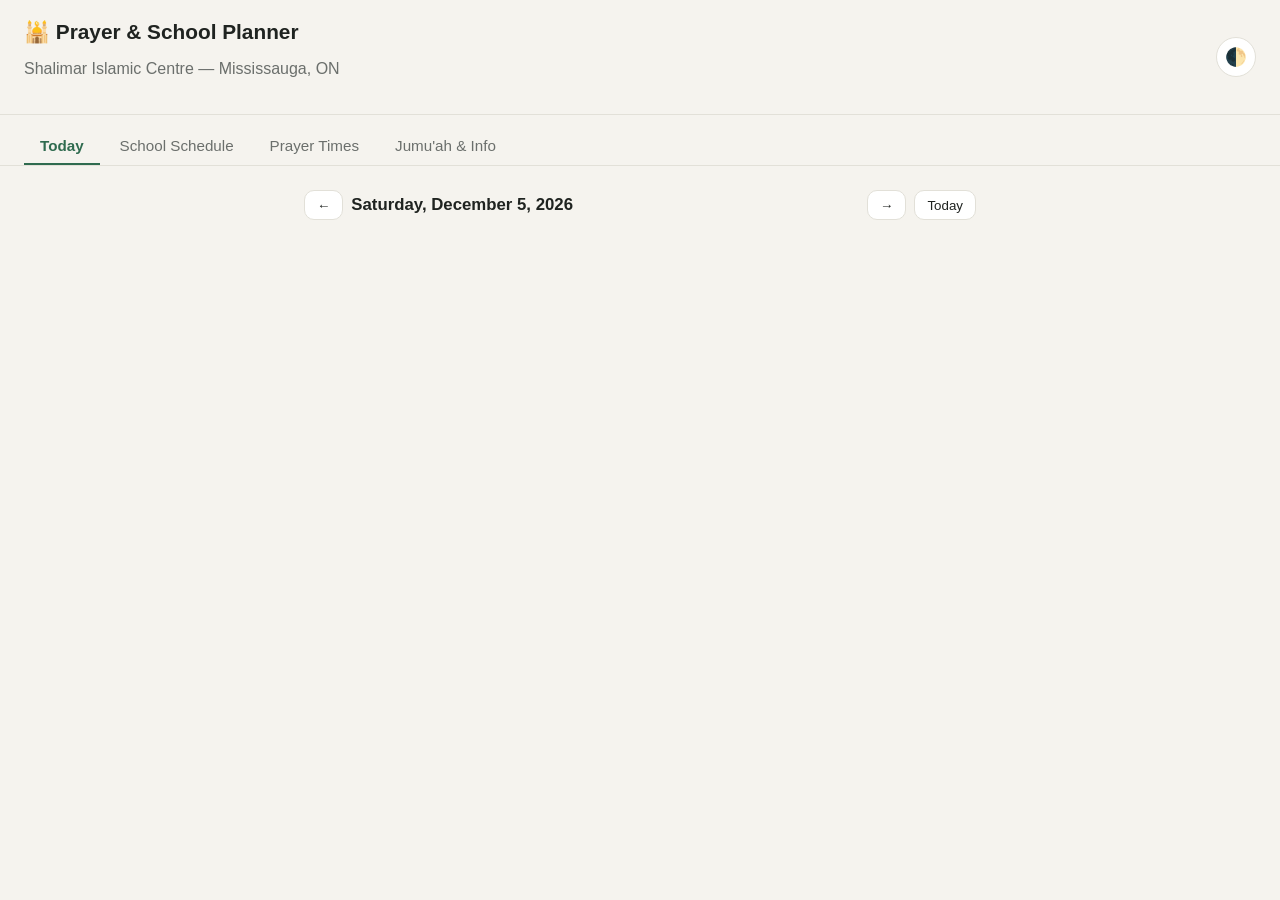
==== index.html @ 1f55f93b "Add files via upload" ====
<!doctype html>
<html lang="en">
<head>
<meta charset="UTF-8">
<meta name="viewport" content="width=device-width, initial-scale=1.0">
<title>Shalimar Prayer &amp; School Planner</title>
<link rel="stylesheet" href="styles.css">
</head>
<body>
<header class="app-header">
  <div class="header-title">
    <h1>🕌 Prayer &amp; School Planner</h1>
    <p class="muted">Shalimar Islamic Centre — Mississauga, ON</p>
  </div>
  <button id="theme-toggle" aria-label="Toggle theme">🌓</button>
</header>

<div id="dst-banner" class="banner" style="display:none;"></div>

<nav class="tabs">
  <button class="tab-btn active" data-tab="today-tab">Today</button>
  <button class="tab-btn" data-tab="schedule-tab">School Schedule</button>
  <button class="tab-btn" data-tab="times-tab">Prayer Times</button>
  <button class="tab-btn" data-tab="info-tab">Jumu'ah &amp; Info</button>
</nav>

<main>
  <section id="today-tab" class="tab-panel active">
    <div class="date-nav">
      <button id="prev-day" aria-label="Previous day">&larr;</button>
      <div class="date-heading">
        <span id="date-label"></span>
      </div>
      <button id="next-day" aria-label="Next day">&rarr;</button>
      <button id="today-btn">Today</button>
    </div>
    <div id="timeline" class="timeline"></div>
  </section>

  <section id="schedule-tab" class="tab-panel">
    <h2>Add a class</h2>
    <form id="class-form" class="class-form">
      <input type="text" id="class-name" placeholder="Class name (e.g. Period 3 — Math)" required>
      <div class="time-row">
        <label>Start <input type="time" id="class-start" required></label>
        <label>End <input type="time" id="class-end" required></label>
      </div>
      <div class="day-checks">
        <label><input type="checkbox" class="day-check" value="1"> Mon</label>
        <label><input type="checkbox" class="day-check" value="2"> Tue</label>
        <label><input type="checkbox" class="day-check" value="3"> Wed</label>
        <label><input type="checkbox" class="day-check" value="4"> Thu</label>
        <label><input type="checkbox" class="day-check" value="5"> Fri</label>
      </div>
      <button type="submit">Add class</button>
    </form>

    <h2>Your weekly timetable</h2>
    <div id="schedule-list" class="schedule-list"></div>
  </section>

  <section id="times-tab" class="tab-panel">
    <h2>Monthly Iqama Timings</h2>
    <div class="month-controls">
      <select id="month-select"></select>
      <input type="number" id="year-input" min="2020" max="2100">
    </div>
    <div class="table-wrap">
      <table>
        <thead>
          <tr><th>Date</th><th>Fajr</th><th>Zhuhr</th><th>Asr</th><th>Isha</th></tr>
        </thead>
        <tbody id="month-table-body"></tbody>
      </table>
    </div>
    <p class="muted small">Times for the 1st, 10th/DST-Sunday and 20th are taken directly from the mosque's published sheet; other dates are linearly interpolated between those anchors, so treat them as close estimates rather than the official Iqama.</p>
  </section>

  <section id="info-tab" class="tab-panel">
    <h2>Jumu'ah</h2>
    <div id="jumuah-info"></div>
  </section>
</main>

<script src="prayer-data.js"></script>
<script src="app.js"></script>
</body>
</html>
---- styles.css ----
:root {
  --bg: #f5f3ee;
  --surface: #ffffff;
  --text: #1f2320;
  --muted: #6b6f6c;
  --border: #e2e0d8;
  --accent: #2f6b4f;
  --accent-soft: #e4efe8;
  --gold: #b8863b;
  --gold-soft: #f7ecd9;
  --danger: #a4432f;
  --danger-soft: #f7e6e1;
  --radius: 10px;
}

:root[data-theme="dark"] {
  --bg: #14181a;
  --surface: #1d2225;
  --text: #eceeec;
  --muted: #97a09b;
  --border: #2c3236;
  --accent: #6fbf95;
  --accent-soft: #22322a;
  --gold: #e0b264;
  --gold-soft: #332a1a;
  --danger: #e08c78;
  --danger-soft: #3a231f;
}

* { box-sizing: border-box; }

body {
  margin: 0;
  font-family: -apple-system, BlinkMacSystemFont, "Segoe UI", Roboto, sans-serif;
  background: var(--bg);
  color: var(--text);
  min-width: 0;
}

.app-header {
  display: flex;
  justify-content: space-between;
  align-items: center;
  padding: 1.25rem 1.5rem;
  border-bottom: 1px solid var(--border);
}
.app-header h1 { margin: 0; font-size: 1.3rem; }
.muted { color: var(--muted); }
.small { font-size: 0.85rem; }

#theme-toggle {
  background: var(--surface);
  border: 1px solid var(--border);
  border-radius: 50%;
  width: 2.5rem;
  height: 2.5rem;
  cursor: pointer;
  font-size: 1.1rem;
}

.banner {
  background: var(--gold-soft);
  color: var(--gold);
  padding: 0.75rem 1.5rem;
  font-weight: 600;
  border-bottom: 1px solid var(--border);
}

.tabs {
  display: flex;
  gap: 0.25rem;
  padding: 0.75rem 1.5rem 0;
  overflow-x: auto;
  border-bottom: 1px solid var(--border);
}
.tab-btn {
  background: none;
  border: none;
  padding: 0.6rem 1rem;
  cursor: pointer;
  color: var(--muted);
  font-size: 0.95rem;
  border-bottom: 2px solid transparent;
  white-space: nowrap;
}
.tab-btn.active {
  color: var(--accent);
  border-bottom-color: var(--accent);
  font-weight: 600;
}

main {
  max-width: 720px;
  margin: 0 auto;
  padding: 1.5rem;
}

.tab-panel { display: none; }
.tab-panel.active { display: block; }

.date-nav {
  display: flex;
  align-items: center;
  gap: 0.5rem;
  margin-bottom: 1.25rem;
  flex-wrap: wrap;
}
.date-heading { flex: 1; font-weight: 600; font-size: 1.05rem; }
.date-nav button {
  background: var(--surface);
  border: 1px solid var(--border);
  border-radius: var(--radius);
  padding: 0.4rem 0.75rem;
  cursor: pointer;
  color: var(--text);
}

.timeline { display: flex; flex-direction: column; gap: 0.6rem; }
.timeline-row {
  display: flex;
  gap: 1rem;
  align-items: center;
  background: var(--surface);
  border: 1px solid var(--border);
  border-radius: var(--radius);
  padding: 0.75rem 1rem;
}
.timeline-row.prayer { border-left: 4px solid var(--accent); }
.timeline-row.class { border-left: 4px solid var(--gold); }
.timeline-row .time {
  min-width: 5.5rem;
  font-variant-numeric: tabular-nums;
  font-weight: 600;
  color: var(--muted);
}
.timeline-row .content { display: flex; flex-direction: column; gap: 0.15rem; }

.badge {
  display: inline-block;
  font-size: 0.72rem;
  font-weight: 700;
  text-transform: uppercase;
  letter-spacing: 0.03em;
  padding: 0.1rem 0.5rem;
  border-radius: 999px;
  width: fit-content;
}
.prayer-badge { background: var(--accent-soft); color: var(--accent); }
.class-badge { background: var(--gold-soft); color: var(--gold); }

.conflict { color: var(--danger); font-size: 0.9rem; }
.clear { color: var(--muted); font-size: 0.9rem; }

.class-form {
  display: flex;
  flex-direction: column;
  gap: 0.75rem;
  background: var(--surface);
  border: 1px solid var(--border);
  border-radius: var(--radius);
  padding: 1rem;
  margin-bottom: 1.5rem;
}
.class-form input[type="text"] {
  padding: 0.6rem;
  border-radius: var(--radius);
  border: 1px solid var(--border);
  background: var(--bg);
  color: var(--text);
}
.time-row { display: flex; gap: 1rem; flex-wrap: wrap; }
.time-row label { display: flex; flex-direction: column; gap: 0.25rem; font-size: 0.85rem; color: var(--muted); }
.time-row input {
  padding: 0.5rem;
  border-radius: var(--radius);
  border: 1px solid var(--border);
  background: var(--bg);
  color: var(--text);
}
.day-checks { display: flex; gap: 0.75rem; flex-wrap: wrap; font-size: 0.9rem; }
.day-checks label { display: flex; align-items: center; gap: 0.3rem; }

button[type="submit"], .month-controls select, .month-controls input {
  padding: 0.6rem 1rem;
  border-radius: var(--radius);
  border: 1px solid var(--border);
  cursor: pointer;
}
button[type="submit"] {
  background: var(--accent);
  color: #fff;
  border: none;
  font-weight: 600;
  width: fit-content;
}

.schedule-list { display: flex; flex-direction: column; gap: 0.5rem; }
.schedule-row {
  display: flex;
  justify-content: space-between;
  align-items: center;
  background: var(--surface);
  border: 1px solid var(--border);
  border-radius: var(--radius);
  padding: 0.6rem 1rem;
}
.delete-btn {
  background: none;
  border: none;
  color: var(--danger);
  font-size: 1.3rem;
  cursor: pointer;
  line-height: 1;
}

.month-controls { display: flex; gap: 0.75rem; margin-bottom: 1rem; }
.month-controls select, .month-controls input {
  background: var(--surface);
  color: var(--text);
}
.month-controls input { width: 6rem; }

.table-wrap { overflow-x: auto; }
table { width: 100%; border-collapse: collapse; background: var(--surface); border-radius: var(--radius); overflow: hidden; }
th, td { padding: 0.5rem 0.75rem; text-align: left; border-bottom: 1px solid var(--border); white-space: nowrap; }
th { color: var(--muted); font-size: 0.8rem; text-transform: uppercase; letter-spacing: 0.03em; }
tr.today-row { background: var(--accent-soft); font-weight: 600; }

#jumuah-info {
  background: var(--surface);
  border: 1px solid var(--border);
  border-radius: var(--radius);
  padding: 1rem;
  line-height: 1.6;
}
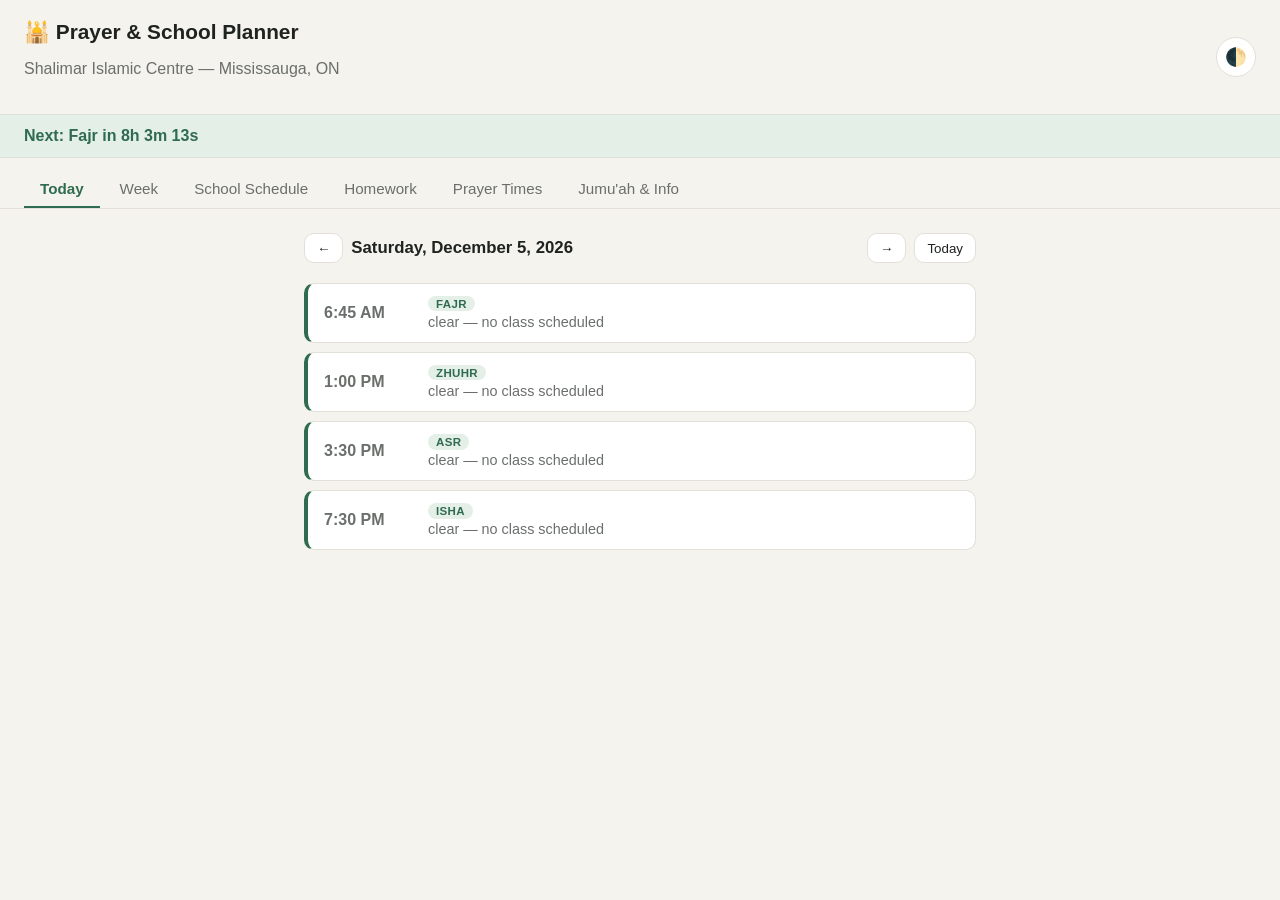
==== commit 23863bda: "Add files via upload" ====
--- a/index.html
+++ b/index.html
@@ -4,6 +4,12 @@
 <meta charset="UTF-8">
 <meta name="viewport" content="width=device-width, initial-scale=1.0">
 <title>Shalimar Prayer &amp; School Planner</title>
+<meta name="theme-color" content="#2f6b4f">
+<meta name="apple-mobile-web-app-capable" content="yes">
+<meta name="apple-mobile-web-app-title" content="Prayer Planner">
+<link rel="manifest" href="manifest.json">
+<link rel="apple-touch-icon" href="icon-192.png">
+<link rel="icon" href="icon-192.png">
 <link rel="stylesheet" href="styles.css">
 </head>
 <body>
@@ -12,14 +18,20 @@
     <h1>🕌 Prayer &amp; School Planner</h1>
     <p class="muted">Shalimar Islamic Centre — Mississauga, ON</p>
   </div>
-  <button id="theme-toggle" aria-label="Toggle theme">🌓</button>
+  <div class="header-actions">
+    <button id="install-btn" style="display:none;">Install App</button>
+    <button id="theme-toggle" aria-label="Toggle theme">🌓</button>
+  </div>
 </header>
 
 <div id="dst-banner" class="banner" style="display:none;"></div>
+<div id="countdown-banner" class="banner countdown-banner" style="display:none;"></div>
 
 <nav class="tabs">
   <button class="tab-btn active" data-tab="today-tab">Today</button>
+  <button class="tab-btn" data-tab="week-tab">Week</button>
   <button class="tab-btn" data-tab="schedule-tab">School Schedule</button>
+  <button class="tab-btn" data-tab="homework-tab">Homework</button>
   <button class="tab-btn" data-tab="times-tab">Prayer Times</button>
   <button class="tab-btn" data-tab="info-tab">Jumu'ah &amp; Info</button>
 </nav>
@@ -34,7 +46,20 @@
       <button id="next-day" aria-label="Next day">&rarr;</button>
       <button id="today-btn">Today</button>
     </div>
+    <div id="today-homework" class="hw-chips" style="display:none;"></div>
     <div id="timeline" class="timeline"></div>
+  </section>
+
+  <section id="week-tab" class="tab-panel">
+    <div class="date-nav">
+      <button id="prev-week" aria-label="Previous week">&larr;</button>
+      <div class="date-heading">
+        <span id="week-label"></span>
+      </div>
+      <button id="next-week" aria-label="Next week">&rarr;</button>
+      <button id="this-week-btn">This Week</button>
+    </div>
+    <div id="week-grid" class="week-grid"></div>
   </section>
 
   <section id="schedule-tab" class="tab-panel">
@@ -59,6 +84,22 @@
     <div id="schedule-list" class="schedule-list"></div>
   </section>
 
+  <section id="homework-tab" class="tab-panel">
+    <h2>Add an assignment</h2>
+    <form id="homework-form" class="class-form">
+      <input type="text" id="hw-title" placeholder="Assignment (e.g. Ch. 5 problem set)" required>
+      <input type="text" id="hw-subject" placeholder="Subject (optional)">
+      <div class="time-row">
+        <label>Due date <input type="date" id="hw-due" required></label>
+      </div>
+      <input type="text" id="hw-notes" placeholder="Notes (optional)">
+      <button type="submit">Add assignment</button>
+    </form>
+
+    <h2>Your assignments</h2>
+    <div id="homework-list" class="schedule-list"></div>
+  </section>
+
   <section id="times-tab" class="tab-panel">
     <h2>Monthly Iqama Timings</h2>
     <div class="month-controls">
@@ -68,12 +109,12 @@
     <div class="table-wrap">
       <table>
         <thead>
-          <tr><th>Date</th><th>Fajr</th><th>Zhuhr</th><th>Asr</th><th>Isha</th></tr>
+          <tr><th>Date</th><th>Fajr</th><th>Zhuhr</th><th>Asr</th><th>Maghrib</th><th>Isha</th></tr>
         </thead>
         <tbody id="month-table-body"></tbody>
       </table>
     </div>
-    <p class="muted small">Times for the 1st, 10th/DST-Sunday and 20th are taken directly from the mosque's published sheet; other dates are linearly interpolated between those anchors, so treat them as close estimates rather than the official Iqama.</p>
+    <p class="muted small">Fajr/Zhuhr/Asr/Isha for the 1st, 10th/DST-Sunday and 20th are taken directly from the mosque's published sheet; other dates are linearly interpolated between those anchors. Maghrib is calculated from sunset and isn't on the printed sheet — treat both as close estimates rather than the official Iqama.</p>
   </section>
 
   <section id="info-tab" class="tab-panel">
--- a/styles.css
+++ b/styles.css
@@ -48,6 +48,19 @@
 .muted { color: var(--muted); }
 .small { font-size: 0.85rem; }
 
+.header-actions { display: flex; align-items: center; gap: 0.5rem; }
+
+#install-btn {
+  background: var(--accent);
+  color: #fff;
+  border: none;
+  border-radius: var(--radius);
+  padding: 0.5rem 0.9rem;
+  cursor: pointer;
+  font-weight: 600;
+  font-size: 0.85rem;
+}
+
 #theme-toggle {
   background: var(--surface);
   border: 1px solid var(--border);
@@ -64,6 +77,11 @@
   padding: 0.75rem 1.5rem;
   font-weight: 600;
   border-bottom: 1px solid var(--border);
+}
+
+.countdown-banner {
+  background: var(--accent-soft);
+  color: var(--accent);
 }
 
 .tabs {
@@ -233,3 +251,77 @@
   padding: 1rem;
   line-height: 1.6;
 }
+
+/* Homework */
+.hw-chips { display: flex; flex-wrap: wrap; gap: 0.5rem; margin-bottom: 1rem; }
+.hw-chip {
+  background: var(--danger-soft);
+  color: var(--danger);
+  font-size: 0.8rem;
+  font-weight: 600;
+  padding: 0.3rem 0.7rem;
+  border-radius: 999px;
+}
+
+.homework-row { align-items: flex-start; }
+.hw-check { display: flex; gap: 0.6rem; align-items: flex-start; cursor: pointer; flex: 1; }
+.hw-check input { margin-top: 0.25rem; }
+
+.homework-row.overdue { border-left: 4px solid var(--danger); }
+.homework-row.due-today { border-left: 4px solid var(--gold); }
+.homework-row.due-soon { border-left: 4px solid var(--accent); }
+.homework-row.done { opacity: 0.55; }
+.homework-row.done strong { text-decoration: line-through; }
+
+/* Week view */
+.week-grid {
+  display: grid;
+  grid-template-columns: repeat(7, minmax(9.5rem, 1fr));
+  gap: 0.6rem;
+  overflow-x: auto;
+  padding-bottom: 0.5rem;
+}
+.week-day {
+  background: var(--surface);
+  border: 1px solid var(--border);
+  border-radius: var(--radius);
+  padding: 0.6rem;
+  display: flex;
+  flex-direction: column;
+  gap: 0.5rem;
+  min-width: 0;
+}
+.week-day.is-today { border-color: var(--accent); box-shadow: 0 0 0 1px var(--accent); }
+.week-day-header {
+  display: flex;
+  flex-direction: column;
+  gap: 0.1rem;
+  font-weight: 600;
+  font-size: 0.85rem;
+  position: relative;
+}
+.hw-dot {
+  position: absolute;
+  top: 0;
+  right: 0;
+  background: var(--danger);
+  color: #fff;
+  font-size: 0.7rem;
+  font-weight: 700;
+  border-radius: 999px;
+  min-width: 1.1rem;
+  height: 1.1rem;
+  display: flex;
+  align-items: center;
+  justify-content: center;
+}
+.week-day-events { display: flex; flex-direction: column; gap: 0.3rem; }
+.week-event {
+  display: flex;
+  gap: 0.4rem;
+  font-size: 0.78rem;
+  border-left: 3px solid var(--gold);
+  padding-left: 0.4rem;
+}
+.week-event.prayer { border-left-color: var(--accent); }
+.week-event .time { color: var(--muted); font-variant-numeric: tabular-nums; white-space: nowrap; }
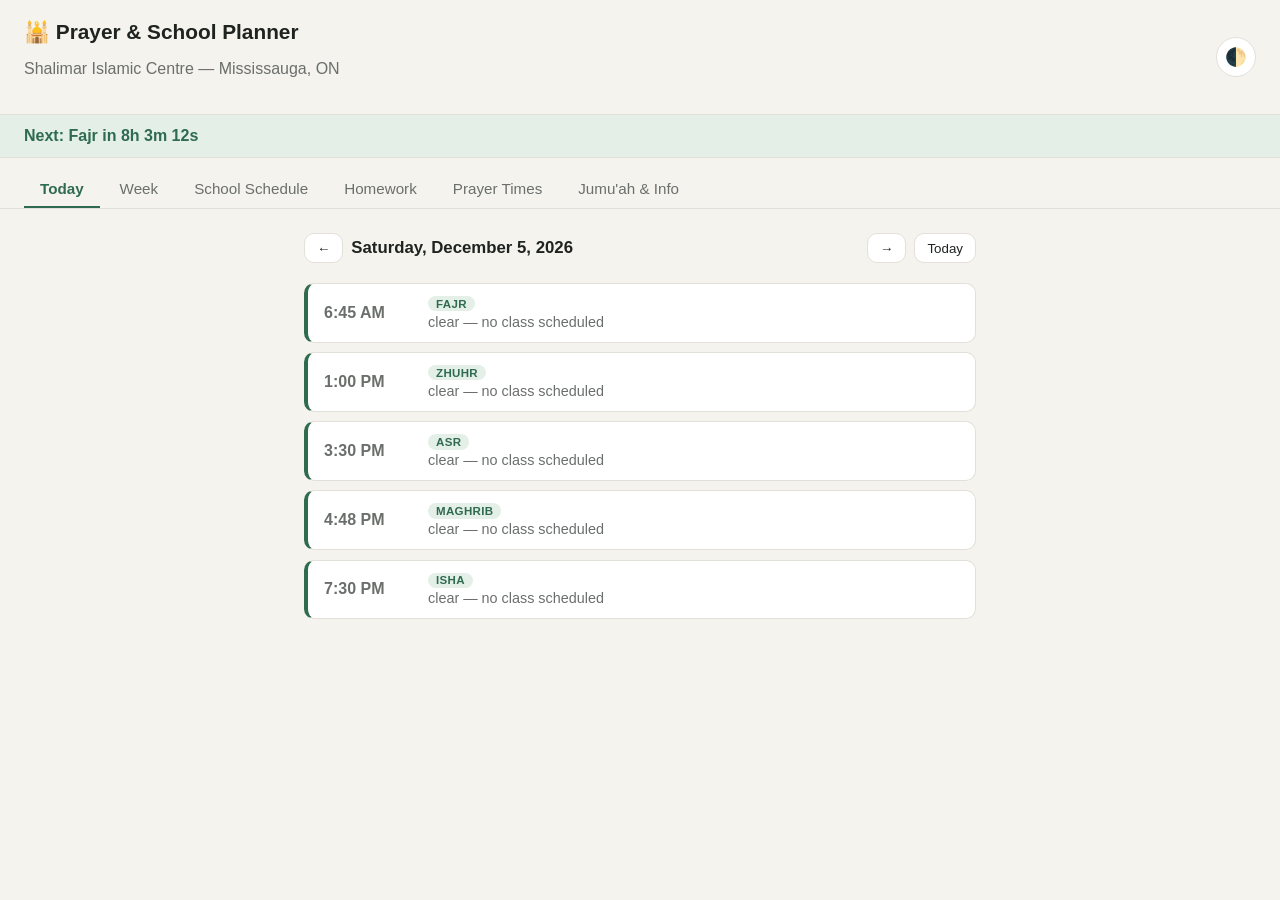
==== commit a049e190: "Add files via upload" ====
--- a/index.html
+++ b/index.html
@@ -63,6 +63,15 @@
   </section>
 
   <section id="schedule-tab" class="tab-panel">
+    <h2>Subjects</h2>
+    <p class="muted small">Create a subject folder (e.g. "Math") with a color, then tag classes and homework with it — everything in that subject shares the color everywhere in the app.</p>
+    <form id="folder-form" class="class-form">
+      <input type="text" id="folder-name" placeholder="Subject name (e.g. Math)" required>
+      <div id="folder-color-swatches" class="color-swatches"></div>
+      <button type="submit">Add subject</button>
+    </form>
+    <div id="folder-list" class="folder-list"></div>
+
     <h2>Add a class</h2>
     <form id="class-form" class="class-form">
       <input type="text" id="class-name" placeholder="Class name (e.g. Period 3 — Math)" required>
@@ -70,6 +79,7 @@
         <label>Start <input type="time" id="class-start" required></label>
         <label>End <input type="time" id="class-end" required></label>
       </div>
+      <select id="class-folder"><option value="">No subject</option></select>
       <div class="day-checks">
         <label><input type="checkbox" class="day-check" value="1"> Mon</label>
         <label><input type="checkbox" class="day-check" value="2"> Tue</label>
@@ -87,8 +97,8 @@
   <section id="homework-tab" class="tab-panel">
     <h2>Add an assignment</h2>
     <form id="homework-form" class="class-form">
-      <input type="text" id="hw-title" placeholder="Assignment (e.g. Ch. 5 problem set)" required>
-      <input type="text" id="hw-subject" placeholder="Subject (optional)">
+      <input type="text" id="hw-title" placeholder="Assignment or test (e.g. Ch. 5 test)" required>
+      <select id="hw-folder"><option value="">No subject</option></select>
       <div class="time-row">
         <label>Due date <input type="date" id="hw-due" required></label>
       </div>
--- a/styles.css
+++ b/styles.css
@@ -111,7 +111,9 @@
   max-width: 720px;
   margin: 0 auto;
   padding: 1.5rem;
-}
+  transition: max-width 0.15s ease;
+}
+main.wide { max-width: 1400px; }
 
 .tab-panel { display: none; }
 .tab-panel.active { display: block; }
@@ -145,6 +147,7 @@
 }
 .timeline-row.prayer { border-left: 4px solid var(--accent); }
 .timeline-row.class { border-left: 4px solid var(--gold); }
+.timeline-row.homework { border-left: 4px solid var(--danger); }
 .timeline-row .time {
   min-width: 5.5rem;
   font-variant-numeric: tabular-nums;
@@ -238,11 +241,12 @@
 }
 .month-controls input { width: 6rem; }
 
-.table-wrap { overflow-x: auto; }
+.table-wrap { overflow-x: auto; max-height: 60vh; overflow-y: auto; }
 table { width: 100%; border-collapse: collapse; background: var(--surface); border-radius: var(--radius); overflow: hidden; }
 th, td { padding: 0.5rem 0.75rem; text-align: left; border-bottom: 1px solid var(--border); white-space: nowrap; }
-th { color: var(--muted); font-size: 0.8rem; text-transform: uppercase; letter-spacing: 0.03em; }
+th { color: var(--muted); font-size: 0.8rem; text-transform: uppercase; letter-spacing: 0.03em; position: sticky; top: 0; background: var(--surface); }
 tr.today-row { background: var(--accent-soft); font-weight: 600; }
+tr.past-row { color: var(--muted); opacity: 0.5; }
 
 #jumuah-info {
   background: var(--surface);
@@ -324,4 +328,56 @@
   padding-left: 0.4rem;
 }
 .week-event.prayer { border-left-color: var(--accent); }
+.week-event.homework { border-left-color: var(--danger); font-weight: 600; }
 .week-event .time { color: var(--muted); font-variant-numeric: tabular-nums; white-space: nowrap; }
+
+/* Folders / subjects */
+.color-swatches { display: flex; flex-wrap: wrap; gap: 0.5rem; }
+.color-swatch {
+  width: 1.75rem;
+  height: 1.75rem;
+  border-radius: 50%;
+  cursor: pointer;
+  border: 2px solid transparent;
+  padding: 0;
+}
+.color-swatch.selected { border-color: var(--text); box-shadow: 0 0 0 2px var(--surface) inset; }
+
+.folder-list { display: flex; flex-wrap: wrap; gap: 0.5rem; margin-bottom: 1.5rem; }
+.folder-pill {
+  display: inline-flex;
+  align-items: center;
+  gap: 0.4rem;
+  padding: 0.3rem 0.6rem;
+  border-radius: 999px;
+  font-size: 0.85rem;
+  font-weight: 600;
+}
+.folder-dot { width: 0.6rem; height: 0.6rem; border-radius: 50%; flex-shrink: 0; }
+.folder-delete {
+  background: none;
+  border: none;
+  cursor: pointer;
+  color: inherit;
+  font-size: 1rem;
+  line-height: 1;
+  opacity: 0.7;
+}
+.folder-tag {
+  display: inline-block;
+  font-size: 0.72rem;
+  font-weight: 700;
+  padding: 0.05rem 0.45rem;
+  border-radius: 999px;
+  margin-left: 0.35rem;
+}
+
+.class-form select {
+  padding: 0.6rem;
+  border-radius: var(--radius);
+  border: 1px solid var(--border);
+  background: var(--bg);
+  color: var(--text);
+}
+
+.hw-timeline-check { display: flex; align-items: center; gap: 0.5rem; cursor: pointer; flex-wrap: wrap; }
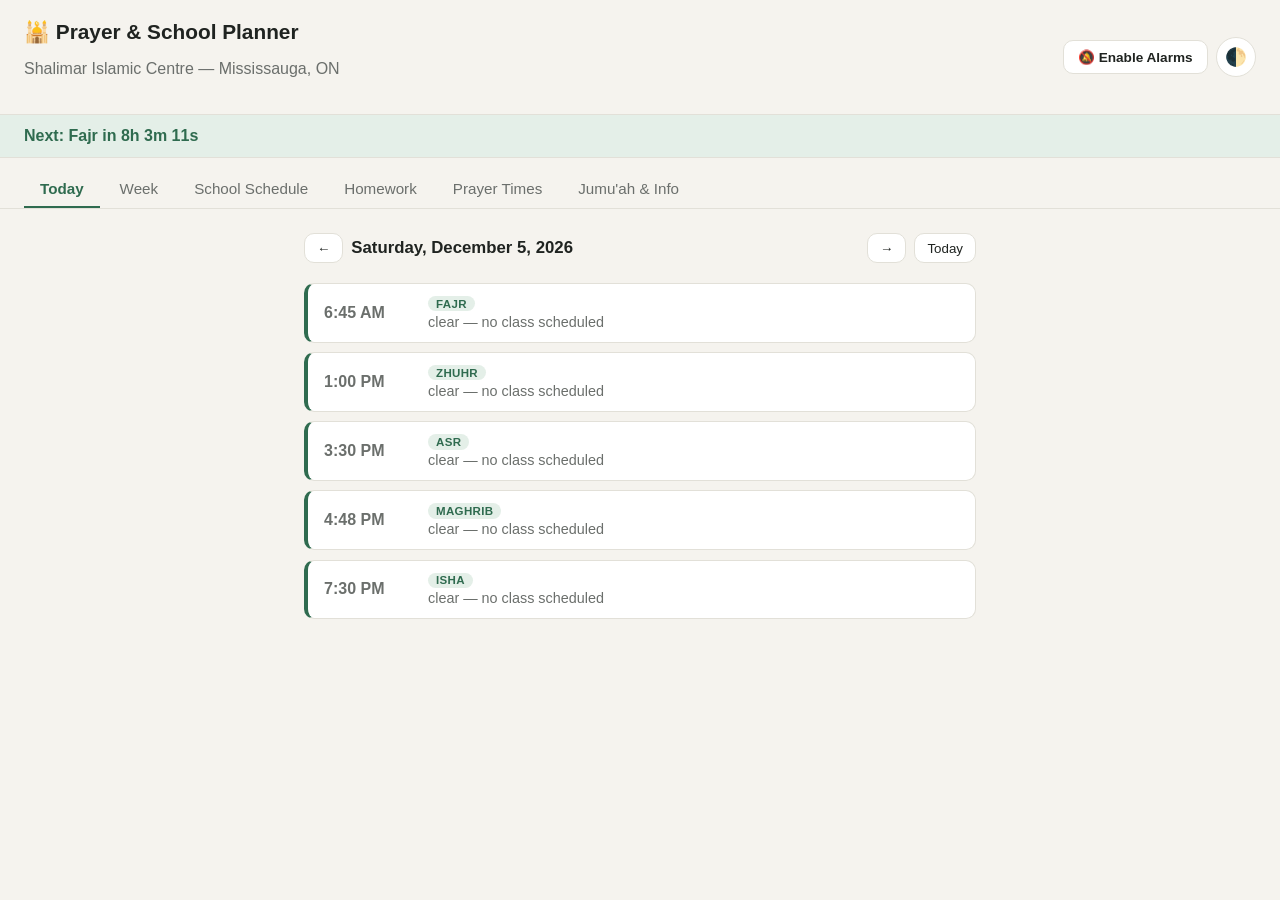
==== commit bf7596d7: "Add files via upload" ====
--- a/index.html
+++ b/index.html
@@ -19,6 +19,7 @@
     <p class="muted">Shalimar Islamic Centre — Mississauga, ON</p>
   </div>
   <div class="header-actions">
+    <button id="alarm-toggle-btn">🔕 Enable Alarms</button>
     <button id="install-btn" style="display:none;">Install App</button>
     <button id="theme-toggle" aria-label="Toggle theme">🌓</button>
   </div>
@@ -26,6 +27,15 @@
 
 <div id="dst-banner" class="banner" style="display:none;"></div>
 <div id="countdown-banner" class="banner countdown-banner" style="display:none;"></div>
+
+<div id="alarm-modal" class="alarm-modal" style="display:none;">
+  <div class="alarm-modal-inner">
+    <div class="alarm-icon">⏰</div>
+    <h2 id="alarm-title"></h2>
+    <p id="alarm-subtitle" class="muted"></p>
+    <button id="alarm-dismiss-btn">Stop Alarm</button>
+  </div>
+</div>
 
 <nav class="tabs">
   <button class="tab-btn active" data-tab="today-tab">Today</button>
@@ -124,7 +134,7 @@
         <tbody id="month-table-body"></tbody>
       </table>
     </div>
-    <p class="muted small">Fajr/Zhuhr/Asr/Isha for the 1st, 10th/DST-Sunday and 20th are taken directly from the mosque's published sheet; other dates are linearly interpolated between those anchors. Maghrib is calculated from sunset and isn't on the printed sheet — treat both as close estimates rather than the official Iqama.</p>
+    <p class="muted small">Fajr/Zhuhr/Asr/Isha for the 1st, 10th/DST-Sunday and 20th are taken directly from the mosque's published sheet. Fajr/Asr/Isha hold at that value until the next listed date (matching the board), Zhuhr is interpolated between them, and Maghrib is calculated from sunset (not on the printed sheet). Rows are highlighted when a time changes from the day before. Treat Maghrib and in-between days as close estimates rather than the official Iqama.</p>
   </section>
 
   <section id="info-tab" class="tab-panel">
--- a/styles.css
+++ b/styles.css
@@ -61,6 +61,22 @@
   font-size: 0.85rem;
 }
 
+#alarm-toggle-btn {
+  background: var(--surface);
+  border: 1px solid var(--border);
+  color: var(--text);
+  border-radius: var(--radius);
+  padding: 0.5rem 0.9rem;
+  cursor: pointer;
+  font-weight: 600;
+  font-size: 0.85rem;
+}
+#alarm-toggle-btn.active {
+  background: var(--accent-soft);
+  border-color: var(--accent);
+  color: var(--accent);
+}
+
 #theme-toggle {
   background: var(--surface);
   border: 1px solid var(--border);
@@ -245,6 +261,7 @@
 table { width: 100%; border-collapse: collapse; background: var(--surface); border-radius: var(--radius); overflow: hidden; }
 th, td { padding: 0.5rem 0.75rem; text-align: left; border-bottom: 1px solid var(--border); white-space: nowrap; }
 th { color: var(--muted); font-size: 0.8rem; text-transform: uppercase; letter-spacing: 0.03em; position: sticky; top: 0; background: var(--surface); }
+tr.changed-row { background: var(--gold-soft); }
 tr.today-row { background: var(--accent-soft); font-weight: 600; }
 tr.past-row { color: var(--muted); opacity: 0.5; }
 
@@ -381,3 +398,47 @@
 }
 
 .hw-timeline-check { display: flex; align-items: center; gap: 0.5rem; cursor: pointer; flex-wrap: wrap; }
+
+/* Alarm */
+.alarm-modal {
+  position: fixed;
+  inset: 0;
+  background: rgba(0, 0, 0, 0.65);
+  display: flex;
+  align-items: center;
+  justify-content: center;
+  z-index: 1000;
+  padding: 1.5rem;
+}
+.alarm-modal-inner {
+  background: var(--surface);
+  border-radius: calc(var(--radius) * 2);
+  padding: 2.5rem 2rem;
+  text-align: center;
+  max-width: 24rem;
+  width: 100%;
+  box-shadow: 0 20px 60px rgba(0, 0, 0, 0.4);
+  animation: alarm-pulse 1s ease-in-out infinite;
+}
+.alarm-icon { font-size: 3.5rem; animation: alarm-shake 0.5s ease-in-out infinite; }
+.alarm-modal-inner h2 { margin: 0.75rem 0 0.25rem; font-size: 1.4rem; }
+#alarm-dismiss-btn {
+  margin-top: 1.5rem;
+  background: var(--danger);
+  color: #fff;
+  border: none;
+  border-radius: var(--radius);
+  padding: 0.9rem 2rem;
+  font-size: 1.05rem;
+  font-weight: 700;
+  cursor: pointer;
+  width: 100%;
+}
+@keyframes alarm-pulse {
+  0%, 100% { box-shadow: 0 20px 60px rgba(0, 0, 0, 0.4); }
+  50% { box-shadow: 0 20px 60px rgba(164, 67, 47, 0.55); }
+}
+@keyframes alarm-shake {
+  0%, 100% { transform: rotate(-8deg); }
+  50% { transform: rotate(8deg); }
+}
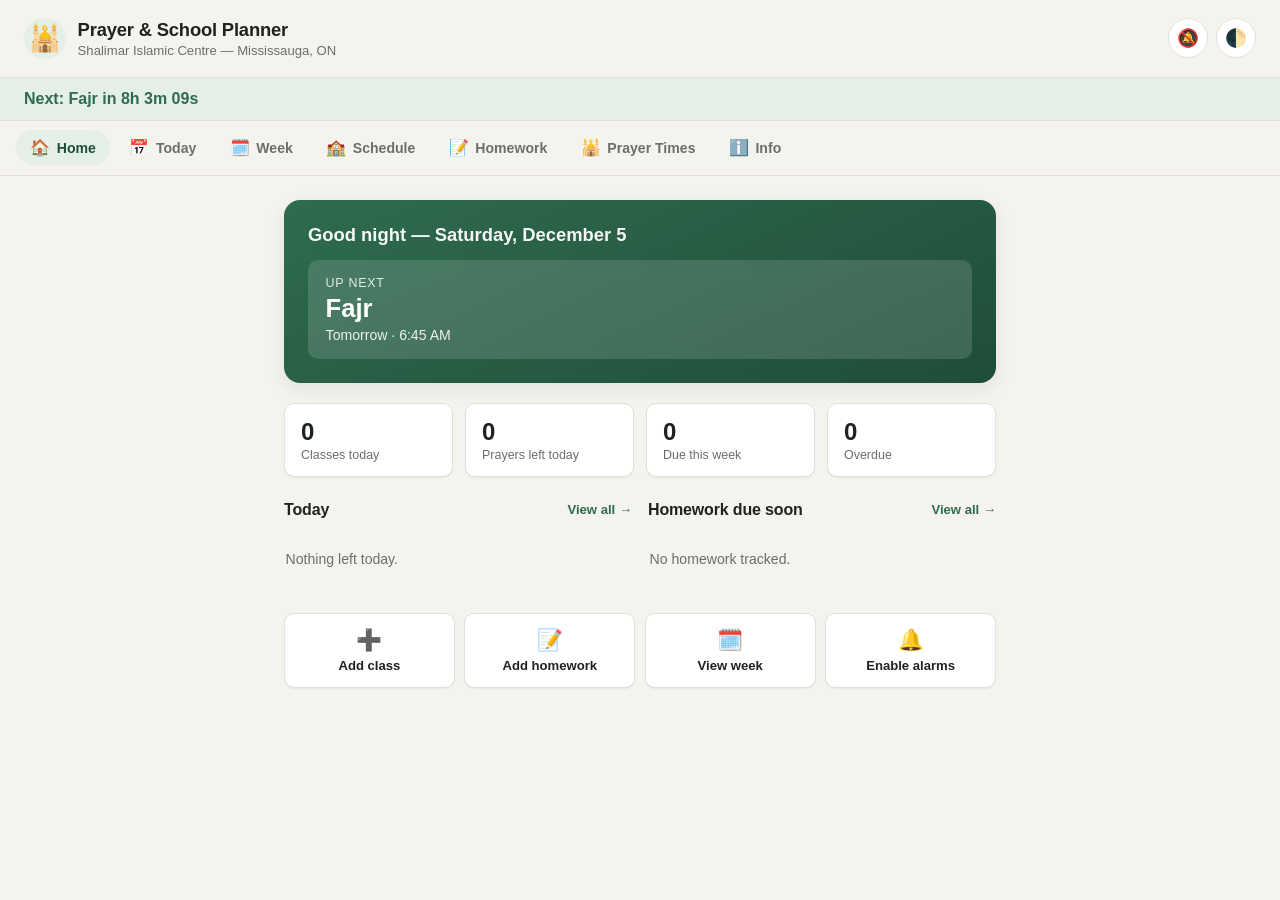
==== commit 32a8f26d: "Add files via upload" ====
--- a/index.html
+++ b/index.html
@@ -4,6 +4,7 @@
 <meta charset="UTF-8">
 <meta name="viewport" content="width=device-width, initial-scale=1.0">
 <title>Shalimar Prayer &amp; School Planner</title>
+<meta name="description" content="Merge your school timetable with Shalimar Islamic Centre prayer timings.">
 <meta name="theme-color" content="#2f6b4f">
 <meta name="apple-mobile-web-app-capable" content="yes">
 <meta name="apple-mobile-web-app-title" content="Prayer Planner">
@@ -15,13 +16,16 @@
 <body>
 <header class="app-header">
   <div class="header-title">
-    <h1>🕌 Prayer &amp; School Planner</h1>
-    <p class="muted">Shalimar Islamic Centre — Mississauga, ON</p>
+    <span class="header-logo">🕌</span>
+    <div>
+      <h1>Prayer &amp; School Planner</h1>
+      <p class="muted">Shalimar Islamic Centre — Mississauga, ON</p>
+    </div>
   </div>
   <div class="header-actions">
-    <button id="alarm-toggle-btn">🔕 Enable Alarms</button>
-    <button id="install-btn" style="display:none;">Install App</button>
-    <button id="theme-toggle" aria-label="Toggle theme">🌓</button>
+    <button id="alarm-toggle-btn" class="icon-btn" title="Enable 15-minute Iqama alarm" aria-label="Enable Iqama alarm">🔕</button>
+    <button id="install-btn" class="icon-btn" style="display:none;" title="Install app" aria-label="Install app">📲</button>
+    <button id="theme-toggle" class="icon-btn" title="Toggle theme" aria-label="Toggle theme">🌓</button>
   </div>
 </header>
 
@@ -38,16 +42,51 @@
 </div>
 
 <nav class="tabs">
-  <button class="tab-btn active" data-tab="today-tab">Today</button>
-  <button class="tab-btn" data-tab="week-tab">Week</button>
-  <button class="tab-btn" data-tab="schedule-tab">School Schedule</button>
-  <button class="tab-btn" data-tab="homework-tab">Homework</button>
-  <button class="tab-btn" data-tab="times-tab">Prayer Times</button>
-  <button class="tab-btn" data-tab="info-tab">Jumu'ah &amp; Info</button>
+  <button class="tab-btn active" data-tab="home-tab"><span class="tab-icon">🏠</span>Home</button>
+  <button class="tab-btn" data-tab="today-tab"><span class="tab-icon">📅</span>Today</button>
+  <button class="tab-btn" data-tab="week-tab"><span class="tab-icon">🗓️</span>Week</button>
+  <button class="tab-btn" data-tab="schedule-tab"><span class="tab-icon">🏫</span>Schedule</button>
+  <button class="tab-btn" data-tab="homework-tab"><span class="tab-icon">📝</span>Homework</button>
+  <button class="tab-btn" data-tab="times-tab"><span class="tab-icon">🕌</span>Prayer Times</button>
+  <button class="tab-btn" data-tab="info-tab"><span class="tab-icon">ℹ️</span>Info</button>
 </nav>
 
 <main>
-  <section id="today-tab" class="tab-panel active">
+  <section id="home-tab" class="tab-panel active">
+    <div class="home-hero">
+      <p class="home-greeting" id="home-greeting"></p>
+      <div class="home-next-card" id="home-next-card"></div>
+    </div>
+
+    <div class="home-stats" id="home-stats"></div>
+
+    <div class="home-columns">
+      <div class="home-col">
+        <div class="home-col-header">
+          <h3>Today</h3>
+          <button class="link-btn" data-tab="today-tab">View all →</button>
+        </div>
+        <div id="home-today-preview" class="mini-list"></div>
+      </div>
+      <div class="home-col">
+        <div class="home-col-header">
+          <h3>Homework due soon</h3>
+          <button class="link-btn" data-tab="homework-tab">View all →</button>
+        </div>
+        <div id="home-homework-preview" class="mini-list"></div>
+      </div>
+    </div>
+
+    <div class="home-quick-actions">
+      <button class="quick-action" data-tab="schedule-tab"><span>➕</span>Add class</button>
+      <button class="quick-action" data-tab="homework-tab"><span>📝</span>Add homework</button>
+      <button class="quick-action" data-tab="week-tab"><span>🗓️</span>View week</button>
+      <button class="quick-action" id="home-alarm-btn"><span>🔔</span>Enable alarms</button>
+      <button class="quick-action" id="home-install-btn" style="display:none;"><span>📲</span>Install app</button>
+    </div>
+  </section>
+
+  <section id="today-tab" class="tab-panel">
     <div class="date-nav">
       <button id="prev-day" aria-label="Previous day">&larr;</button>
       <div class="date-heading">
--- a/styles.css
+++ b/styles.css
@@ -5,12 +5,16 @@
   --muted: #6b6f6c;
   --border: #e2e0d8;
   --accent: #2f6b4f;
+  --accent-dark: #1f4d38;
   --accent-soft: #e4efe8;
   --gold: #b8863b;
   --gold-soft: #f7ecd9;
   --danger: #a4432f;
   --danger-soft: #f7e6e1;
   --radius: 10px;
+  --radius-lg: 16px;
+  --shadow-sm: 0 1px 2px rgba(20, 24, 22, 0.06);
+  --shadow-md: 0 6px 20px rgba(20, 24, 22, 0.08);
 }
 
 :root[data-theme="dark"] {
@@ -20,14 +24,19 @@
   --muted: #97a09b;
   --border: #2c3236;
   --accent: #6fbf95;
+  --accent-dark: #9adcb8;
   --accent-soft: #22322a;
   --gold: #e0b264;
   --gold-soft: #332a1a;
   --danger: #e08c78;
   --danger-soft: #3a231f;
+  --shadow-sm: 0 1px 2px rgba(0, 0, 0, 0.3);
+  --shadow-md: 0 10px 28px rgba(0, 0, 0, 0.35);
 }
 
 * { box-sizing: border-box; }
+
+html { scroll-behavior: smooth; }
 
 body {
   margin: 0;
@@ -35,49 +44,43 @@
   background: var(--bg);
   color: var(--text);
   min-width: 0;
-}
+  -webkit-font-smoothing: antialiased;
+}
+
+h1, h2, h3 { letter-spacing: -0.01em; }
 
 .app-header {
   display: flex;
   justify-content: space-between;
   align-items: center;
-  padding: 1.25rem 1.5rem;
+  gap: 1rem;
+  padding: 1.1rem 1.5rem;
   border-bottom: 1px solid var(--border);
-}
-.app-header h1 { margin: 0; font-size: 1.3rem; }
+  position: sticky;
+  top: 0;
+  background: var(--bg);
+  z-index: 20;
+}
+.header-title { display: flex; align-items: center; gap: 0.75rem; }
+.header-logo {
+  font-size: 1.6rem;
+  width: 2.6rem;
+  height: 2.6rem;
+  display: flex;
+  align-items: center;
+  justify-content: center;
+  background: var(--accent-soft);
+  border-radius: 50%;
+  flex-shrink: 0;
+}
+.app-header h1 { margin: 0; font-size: 1.15rem; }
+.app-header p { margin: 0.1rem 0 0; font-size: 0.82rem; }
 .muted { color: var(--muted); }
 .small { font-size: 0.85rem; }
 
-.header-actions { display: flex; align-items: center; gap: 0.5rem; }
-
-#install-btn {
-  background: var(--accent);
-  color: #fff;
-  border: none;
-  border-radius: var(--radius);
-  padding: 0.5rem 0.9rem;
-  cursor: pointer;
-  font-weight: 600;
-  font-size: 0.85rem;
-}
-
-#alarm-toggle-btn {
-  background: var(--surface);
-  border: 1px solid var(--border);
-  color: var(--text);
-  border-radius: var(--radius);
-  padding: 0.5rem 0.9rem;
-  cursor: pointer;
-  font-weight: 600;
-  font-size: 0.85rem;
-}
-#alarm-toggle-btn.active {
-  background: var(--accent-soft);
-  border-color: var(--accent);
-  color: var(--accent);
-}
-
-#theme-toggle {
+.header-actions { display: flex; align-items: center; gap: 0.5rem; flex-shrink: 0; }
+
+.icon-btn {
   background: var(--surface);
   border: 1px solid var(--border);
   border-radius: 50%;
@@ -85,7 +88,14 @@
   height: 2.5rem;
   cursor: pointer;
   font-size: 1.1rem;
-}
+  display: flex;
+  align-items: center;
+  justify-content: center;
+  transition: transform 0.12s ease, border-color 0.12s ease;
+}
+.icon-btn:hover { transform: translateY(-1px); }
+.icon-btn:active { transform: translateY(0); }
+#alarm-toggle-btn.active { background: var(--accent-soft); border-color: var(--accent); color: var(--accent); }
 
 .banner {
   background: var(--gold-soft);
@@ -102,29 +112,40 @@
 
 .tabs {
   display: flex;
-  gap: 0.25rem;
-  padding: 0.75rem 1.5rem 0;
+  gap: 0.3rem;
+  padding: 0.6rem 1rem;
   overflow-x: auto;
   border-bottom: 1px solid var(--border);
+  position: sticky;
+  top: 4.4rem;
+  background: var(--bg);
+  z-index: 19;
+  scrollbar-width: thin;
 }
 .tab-btn {
+  display: flex;
+  align-items: center;
+  gap: 0.4rem;
   background: none;
   border: none;
-  padding: 0.6rem 1rem;
+  border-radius: 999px;
+  padding: 0.5rem 0.9rem;
   cursor: pointer;
   color: var(--muted);
-  font-size: 0.95rem;
-  border-bottom: 2px solid transparent;
+  font-size: 0.88rem;
+  font-weight: 600;
   white-space: nowrap;
-}
+  transition: background 0.12s ease, color 0.12s ease;
+}
+.tab-btn:hover { background: var(--surface); }
 .tab-btn.active {
-  color: var(--accent);
-  border-bottom-color: var(--accent);
-  font-weight: 600;
-}
+  color: var(--accent-dark);
+  background: var(--accent-soft);
+}
+.tab-icon { font-size: 1rem; }
 
 main {
-  max-width: 720px;
+  max-width: 760px;
   margin: 0 auto;
   padding: 1.5rem;
   transition: max-width 0.15s ease;
@@ -132,7 +153,11 @@
 main.wide { max-width: 1400px; }
 
 .tab-panel { display: none; }
-.tab-panel.active { display: block; }
+.tab-panel.active { display: block; animation: fade-in 0.18s ease; }
+@keyframes fade-in {
+  from { opacity: 0; transform: translateY(4px); }
+  to { opacity: 1; transform: translateY(0); }
+}
 
 .date-nav {
   display: flex;
@@ -160,6 +185,7 @@
   border: 1px solid var(--border);
   border-radius: var(--radius);
   padding: 0.75rem 1rem;
+  box-shadow: var(--shadow-sm);
 }
 .timeline-row.prayer { border-left: 4px solid var(--accent); }
 .timeline-row.class { border-left: 4px solid var(--gold); }
@@ -194,9 +220,10 @@
   gap: 0.75rem;
   background: var(--surface);
   border: 1px solid var(--border);
-  border-radius: var(--radius);
-  padding: 1rem;
+  border-radius: var(--radius-lg);
+  padding: 1.1rem;
   margin-bottom: 1.5rem;
+  box-shadow: var(--shadow-sm);
 }
 .class-form input[type="text"] {
   padding: 0.6rem;
@@ -229,7 +256,10 @@
   border: none;
   font-weight: 600;
   width: fit-content;
-}
+  transition: transform 0.1s ease, box-shadow 0.1s ease;
+}
+button[type="submit"]:hover { box-shadow: var(--shadow-md); transform: translateY(-1px); }
+button[type="submit"]:active { transform: translateY(0); }
 
 .schedule-list { display: flex; flex-direction: column; gap: 0.5rem; }
 .schedule-row {
@@ -240,6 +270,7 @@
   border: 1px solid var(--border);
   border-radius: var(--radius);
   padding: 0.6rem 1rem;
+  box-shadow: var(--shadow-sm);
 }
 .delete-btn {
   background: none;
@@ -257,8 +288,8 @@
 }
 .month-controls input { width: 6rem; }
 
-.table-wrap { overflow-x: auto; max-height: 60vh; overflow-y: auto; }
-table { width: 100%; border-collapse: collapse; background: var(--surface); border-radius: var(--radius); overflow: hidden; }
+.table-wrap { overflow-x: auto; max-height: 60vh; overflow-y: auto; border-radius: var(--radius-lg); box-shadow: var(--shadow-sm); }
+table { width: 100%; border-collapse: collapse; background: var(--surface); overflow: hidden; }
 th, td { padding: 0.5rem 0.75rem; text-align: left; border-bottom: 1px solid var(--border); white-space: nowrap; }
 th { color: var(--muted); font-size: 0.8rem; text-transform: uppercase; letter-spacing: 0.03em; position: sticky; top: 0; background: var(--surface); }
 tr.changed-row { background: var(--gold-soft); }
@@ -268,9 +299,10 @@
 #jumuah-info {
   background: var(--surface);
   border: 1px solid var(--border);
-  border-radius: var(--radius);
-  padding: 1rem;
+  border-radius: var(--radius-lg);
+  padding: 1.1rem;
   line-height: 1.6;
+  box-shadow: var(--shadow-sm);
 }
 
 /* Homework */
@@ -305,12 +337,13 @@
 .week-day {
   background: var(--surface);
   border: 1px solid var(--border);
-  border-radius: var(--radius);
-  padding: 0.6rem;
+  border-radius: var(--radius-lg);
+  padding: 0.7rem;
   display: flex;
   flex-direction: column;
   gap: 0.5rem;
   min-width: 0;
+  box-shadow: var(--shadow-sm);
 }
 .week-day.is-today { border-color: var(--accent); box-shadow: 0 0 0 1px var(--accent); }
 .week-day-header {
@@ -357,7 +390,9 @@
   cursor: pointer;
   border: 2px solid transparent;
   padding: 0;
-}
+  transition: transform 0.1s ease;
+}
+.color-swatch:hover { transform: scale(1.15); }
 .color-swatch.selected { border-color: var(--text); box-shadow: 0 0 0 2px var(--surface) inset; }
 
 .folder-list { display: flex; flex-wrap: wrap; gap: 0.5rem; margin-bottom: 1.5rem; }
@@ -442,3 +477,102 @@
   0%, 100% { transform: rotate(-8deg); }
   50% { transform: rotate(8deg); }
 }
+
+/* ---------- Home dashboard ---------- */
+.home-hero {
+  background: linear-gradient(155deg, var(--accent) 0%, var(--accent-dark) 100%);
+  border-radius: var(--radius-lg);
+  padding: 1.5rem;
+  color: #fff;
+  margin-bottom: 1.25rem;
+  box-shadow: var(--shadow-md);
+}
+.home-greeting { margin: 0 0 0.9rem; font-size: 1.15rem; font-weight: 700; opacity: 0.95; }
+.home-next-card {
+  background: rgba(255, 255, 255, 0.14);
+  border-radius: var(--radius);
+  padding: 1rem 1.1rem;
+  backdrop-filter: blur(6px);
+}
+.home-next-label { font-size: 0.78rem; text-transform: uppercase; letter-spacing: 0.06em; opacity: 0.85; margin: 0 0 0.2rem; }
+.home-next-value { font-size: 1.6rem; font-weight: 800; margin: 0; }
+.home-next-sub { margin: 0.3rem 0 0; font-size: 0.88rem; opacity: 0.9; }
+
+.home-stats {
+  display: grid;
+  grid-template-columns: repeat(auto-fit, minmax(9rem, 1fr));
+  gap: 0.75rem;
+  margin-bottom: 1.5rem;
+}
+.stat-card {
+  background: var(--surface);
+  border: 1px solid var(--border);
+  border-radius: var(--radius);
+  padding: 0.9rem 1rem;
+  box-shadow: var(--shadow-sm);
+}
+.stat-card .stat-value { font-size: 1.5rem; font-weight: 800; line-height: 1.1; }
+.stat-card .stat-label { font-size: 0.78rem; color: var(--muted); margin-top: 0.15rem; }
+
+.home-columns {
+  display: grid;
+  grid-template-columns: 1fr 1fr;
+  gap: 1rem;
+  margin-bottom: 1.5rem;
+}
+.home-col-header { display: flex; justify-content: space-between; align-items: center; margin-bottom: 0.6rem; }
+.home-col-header h3 { margin: 0; font-size: 1rem; }
+.link-btn {
+  background: none;
+  border: none;
+  color: var(--accent);
+  font-weight: 600;
+  font-size: 0.82rem;
+  cursor: pointer;
+  padding: 0;
+}
+.mini-list { display: flex; flex-direction: column; gap: 0.5rem; }
+.mini-list-item {
+  display: flex;
+  gap: 0.6rem;
+  align-items: center;
+  background: var(--surface);
+  border: 1px solid var(--border);
+  border-left: 3px solid var(--accent);
+  border-radius: var(--radius);
+  padding: 0.55rem 0.75rem;
+  font-size: 0.88rem;
+  box-shadow: var(--shadow-sm);
+}
+.mini-list-item .time { color: var(--muted); font-variant-numeric: tabular-nums; white-space: nowrap; font-weight: 600; }
+.mini-list-empty { color: var(--muted); font-size: 0.88rem; padding: 0.5rem 0.1rem; }
+
+.home-quick-actions {
+  display: grid;
+  grid-template-columns: repeat(auto-fit, minmax(9rem, 1fr));
+  gap: 0.6rem;
+}
+.quick-action {
+  display: flex;
+  flex-direction: column;
+  align-items: center;
+  gap: 0.35rem;
+  background: var(--surface);
+  border: 1px solid var(--border);
+  border-radius: var(--radius);
+  padding: 0.9rem 0.6rem;
+  cursor: pointer;
+  font-weight: 600;
+  font-size: 0.82rem;
+  color: var(--text);
+  box-shadow: var(--shadow-sm);
+  transition: transform 0.1s ease, box-shadow 0.1s ease;
+}
+.quick-action span { font-size: 1.3rem; }
+.quick-action:hover { transform: translateY(-2px); box-shadow: var(--shadow-md); }
+
+@media (max-width: 640px) {
+  .home-columns { grid-template-columns: 1fr; }
+  .app-header p { display: none; }
+  .header-title h1 { font-size: 1.05rem; }
+}
